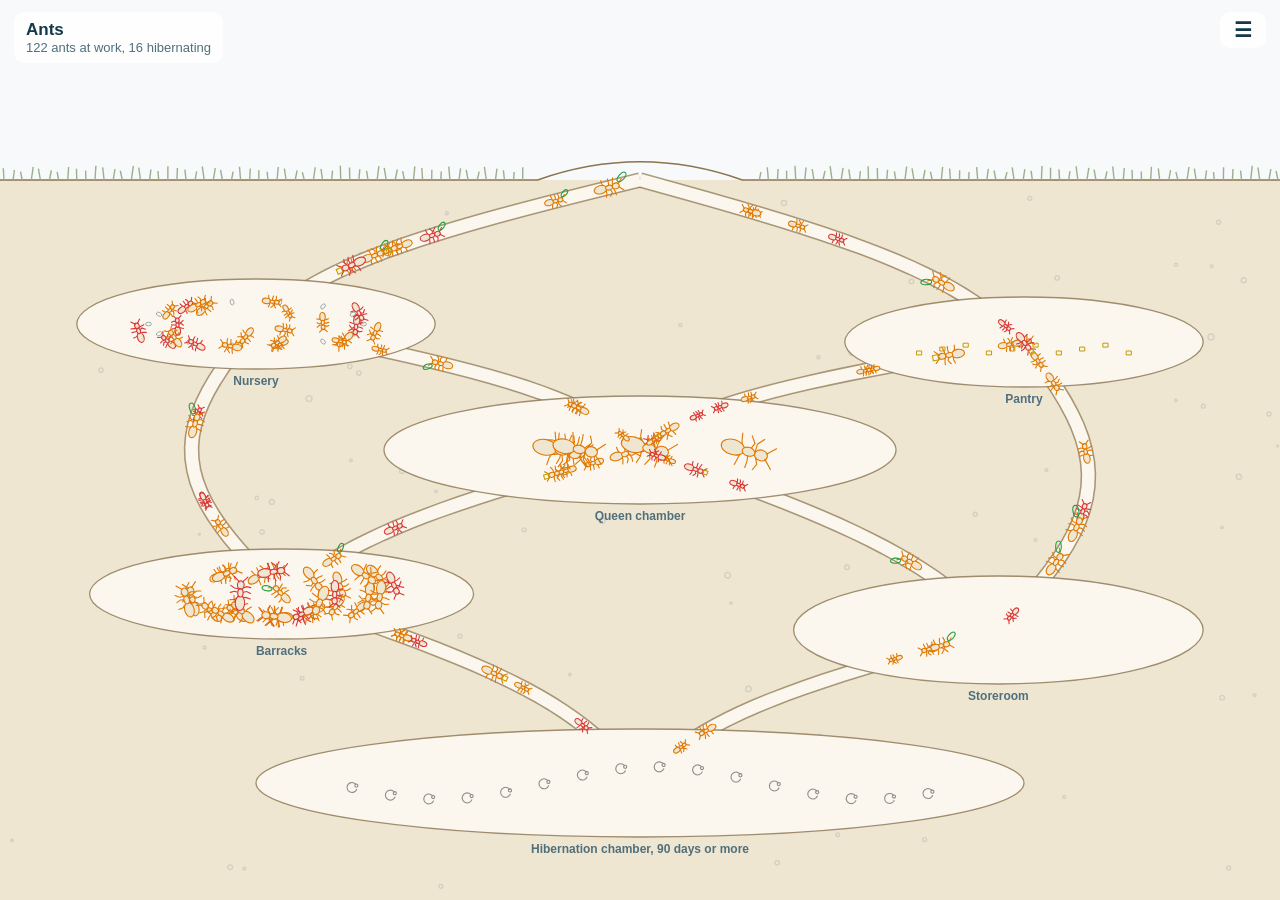
==== ants.html @ bb536c3a "Add snakes, race track, garden and ant colony views" ====
<!doctype html>
<html lang="en">
<head>
<meta charset="utf-8">
<meta name="viewport" content="width=device-width, initial-scale=1, viewport-fit=cover">
<meta name="color-scheme" content="light">
<title>Ants</title>
<style>
:root{--land:#f6f0e2;--ink:#123a4a;--card:#ffffff;--muted:#4f6f7c;--line:#d5e7ec;color-scheme:light}
*{box-sizing:border-box}
html,body{margin:0;height:100%;background:var(--land);overflow:hidden;font-family:"Avenir Next","Segoe UI",Roboto,Helvetica,Arial,sans-serif;color:var(--ink);-webkit-tap-highlight-color:transparent}
canvas{position:fixed;inset:0;width:100%;height:100%;display:block;touch-action:none}
.title{position:fixed;left:14px;top:calc(env(safe-area-inset-top,0px) + 12px);background:rgba(255,255,255,.85);padding:8px 12px;border-radius:10px;font-weight:700;font-size:17px;pointer-events:none}
.title span{display:block;font-weight:500;font-size:13px;color:var(--muted)}
.back{position:fixed;right:14px;top:calc(env(safe-area-inset-top,0px) + 12px);background:rgba(255,255,255,.85);color:var(--ink);padding:10px 14px;border-radius:10px;font-weight:600;font-size:15px;text-decoration:none}
.sheet{position:fixed;left:12px;right:12px;bottom:calc(env(safe-area-inset-bottom,0px) + 12px);max-width:460px;margin:0 auto;background:var(--card);border-radius:16px;padding:16px 16px 14px;box-shadow:0 6px 24px rgba(18,58,74,.18);transform:translateY(160%);transition:transform .25s ease}
.sheet.open{transform:none}
.sheet h2{margin:0 0 4px;font-size:19px;word-break:break-word}
.sheet p{margin:0 0 4px;color:var(--muted);font-size:14px;word-break:break-all}
.row{display:flex;gap:10px;margin-top:12px}
button{font:inherit;font-weight:600;border:0;border-radius:10px;padding:10px 16px;cursor:pointer}
.go{background:var(--ink);color:#fff;flex:1}
.go[hidden]{display:none}
.close{background:var(--line);color:var(--ink)}
button:focus-visible,.back:focus-visible{outline:3px solid #2f6fd6;outline-offset:2px}
@media (prefers-reduced-motion:reduce){.sheet{transition:none}}
</style>
</head>
<body>
<canvas id="cv"></canvas>
<div class="title">Ants<span id="count"></span></div>
<a class="back" href="/">Back</a>
<div class="sheet" id="sheet" role="dialog" aria-live="polite">
  <h2 id="bname"></h2>
  <p id="bkind"></p>
  <p id="bage"></p>
  <p id="bhost"></p>
  <div class="row"><button class="go" id="go">Open</button><button class="close" id="shut">Close</button></div>
</div>
<script src="viz-common.js"></script>
<script src="ants.js"></script>
</body>
</html>
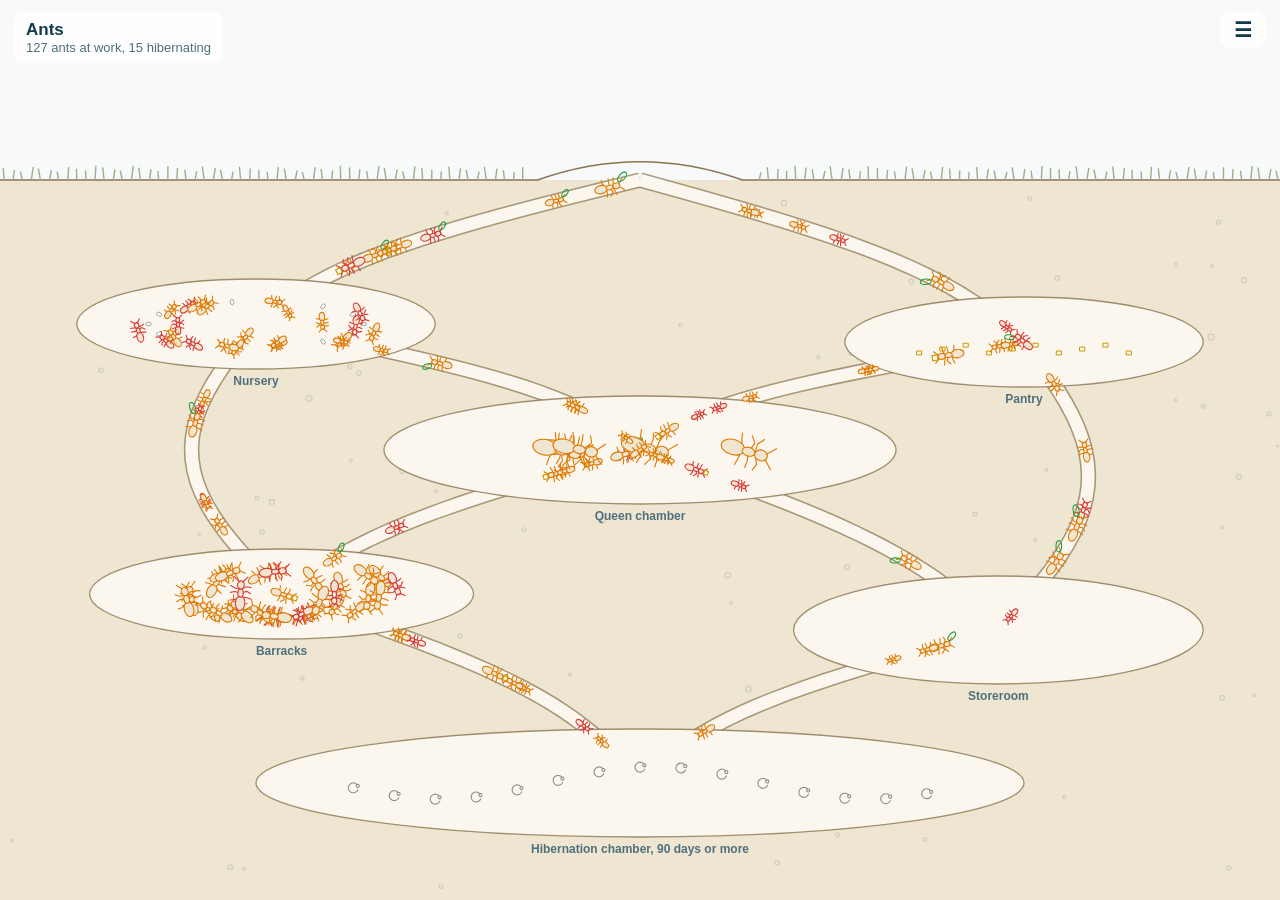
==== commit f07aed78: "Itch stripe: purple stripes on itch.io apps in every view, itch badge on main page Co-Authored-By: C" ====
--- a/ants.html
+++ b/ants.html
@@ -37,6 +37,7 @@
   <p id="bhost"></p>
   <div class="row"><button class="go" id="go">Open</button><button class="close" id="shut">Close</button></div>
 </div>
+<script src="itch.js"></script>
 <script src="viz-common.js"></script>
 <script src="ants.js"></script>
 </body>
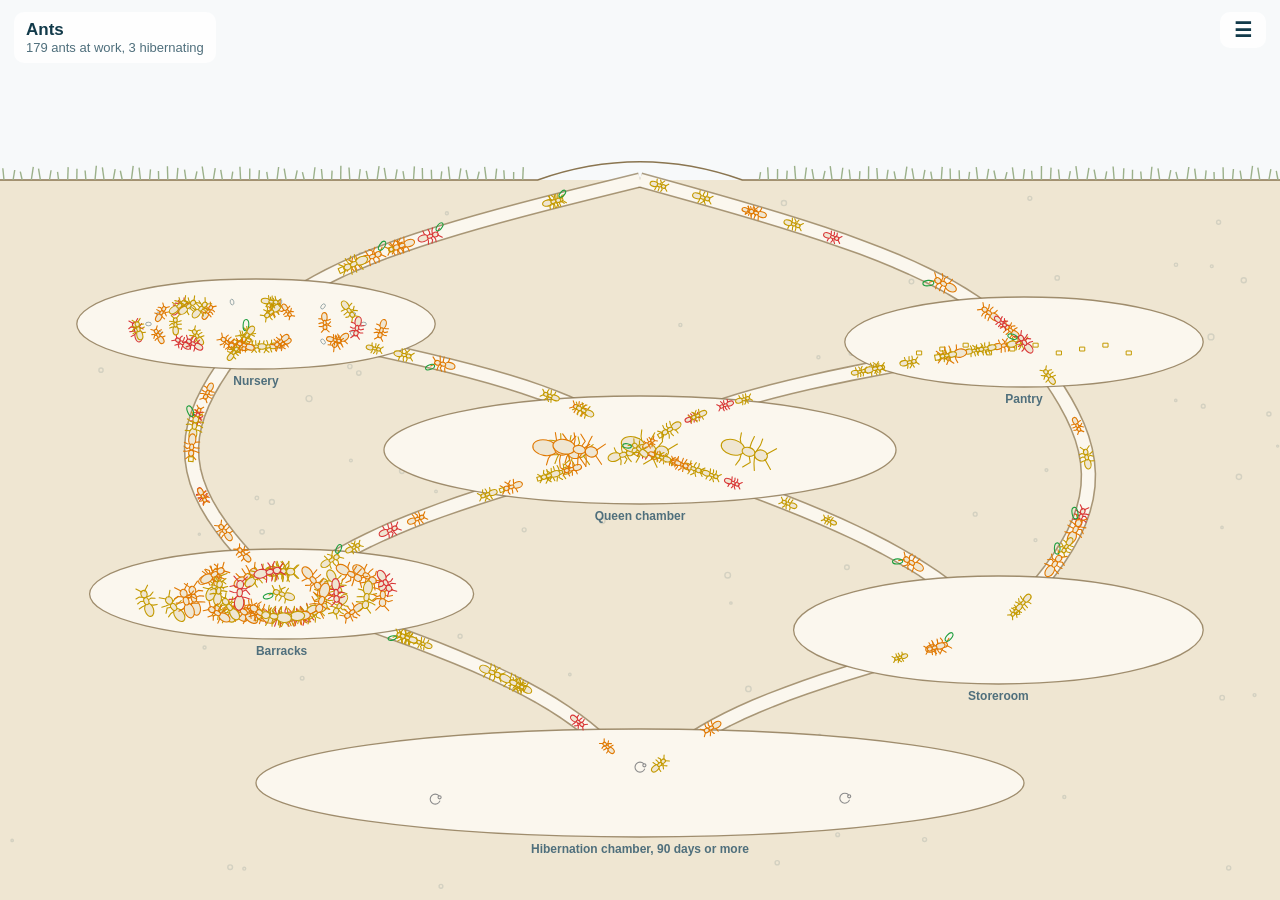
==== commit 5e119146: "footer: add creator seal with one money donate" ====
--- a/ants.html
+++ b/ants.html
@@ -40,5 +40,233 @@
 <script src="itch.js"></script>
 <script src="viz-common.js"></script>
 <script src="ants.js"></script>
+  <!-- =====================================================================
+       MOHAVE TECHNOLOGY GROUP // CREATOR SEAL
+       Drop this ONE block into any HTML page, anywhere before </body>.
+       The only thing you edit is the CONFIG object on the next few lines.
+       ===================================================================== -->
+  <script>
+  (function () {
+
+    /* RED PHONE: Pajamastan flag as a data URI. Self-contained so the seal
+       stays a single drop-in block with no external image to host. */
+    var FLAG_SRC = "[data-uri]";
+
+    /* ---------- CONFIG: the only part you change ---------- */
+    var CONFIG = {
+      org:      "Mohave Technology Group",
+      monogram: "MTG",
+      mission:  "Practical software and hardware, built in the field.",
+
+      // RED PHONE: Pajamastan export homage.
+      nation:   "Pajamastan",
+      site:     "https://pajamastan.vercel.app",
+      flag:     FLAG_SRC,
+
+      // BLUE PHONE: one money donate link (Stripe live payment link).
+      donate:   "https://buy.stripe.com/28EeV64rb6ga7fneyp6AM00",
+
+      github:   "https://github.com/sudosilo",
+      linkedin: "https://www.linkedin.com/in/dicktemple"
+    };
+    /* ----------------------------------------------------- */
+
+
+    /* ---------- LAYER 1: the signature pressed into the source ---------- */
+    var head = document.head || document.getElementsByTagName("head")[0];
+
+    head.appendChild(document.createComment(
+      " Made by " + CONFIG.org + " // " + CONFIG.github + " // " + CONFIG.linkedin + " "
+    ));
+    // RED PHONE: export origin banner in the source.
+    head.appendChild(document.createComment(
+      " Certified export of " + CONFIG.nation + " // " + CONFIG.site + " "
+    ));
+
+    var metaAuthor = document.createElement("meta");
+    metaAuthor.setAttribute("name", "author");
+    metaAuthor.setAttribute("content", CONFIG.org);
+    head.appendChild(metaAuthor);
+
+    // RED PHONE: export-origin meta tag.
+    var metaOrigin = document.createElement("meta");
+    metaOrigin.setAttribute("name", "x-export-origin");
+    metaOrigin.setAttribute("content", CONFIG.nation);
+    head.appendChild(metaOrigin);
+
+    [CONFIG.github, CONFIG.linkedin].forEach(function (url) {
+      var l = document.createElement("link");
+      l.setAttribute("rel", "me");
+      l.setAttribute("href", url);
+      head.appendChild(l);
+    });
+
+    var ld = document.createElement("script");
+    ld.type = "application/ld+json";
+    ld.textContent = JSON.stringify({
+      "@context": "https://schema.org",
+      "@type": "Organization",
+      "name": CONFIG.org,
+      "url": CONFIG.site,
+      "sameAs": [CONFIG.github, CONFIG.linkedin]
+    });
+    head.appendChild(ld);
+
+
+    /* ---------- LAYER 2: the visible seal ---------- */
+
+    // Round Mohave Technology Group seal, kept beside the Pajamastan flag.
+    function buildSeal() {
+      var org = CONFIG.org.toUpperCase();
+      return ''
+        + '<svg class="mtg-seal-svg" viewBox="0 0 120 120" width="58" height="58" '
+        +   'role="img" aria-label="' + CONFIG.org + ' seal">'
+        +   '<defs>'
+        +     '<path id="mtgTop" d="M 23,60 A 37,37 0 0 1 97,60" fill="none"/>'
+        +   '</defs>'
+        +   '<circle cx="60" cy="60" r="55" fill="none" stroke="#7a2e28" stroke-width="2.5"/>'
+        +   '<circle cx="60" cy="60" r="48" fill="none" stroke="#7a2e28" stroke-width="1"/>'
+        +   '<text font-family="Georgia,serif" font-size="8" fill="#7a2e28">'
+        +     '<textPath href="#mtgTop" startOffset="50%" text-anchor="middle" '
+        +     'textLength="106" lengthAdjust="spacingAndGlyphs">'
+        +     org + '</textPath>'
+        +   '</text>'
+        +   '<text x="60" y="60" text-anchor="middle" dominant-baseline="central" '
+        +     'font-family="Georgia,serif" font-weight="700" font-size="27" '
+        +     'fill="#7a2e28">' + CONFIG.monogram + '</text>'
+        +   '<g fill="#7a2e28">'
+        +     '<rect x="58" y="83.5" width="4" height="4"/>'
+        +     '<rect x="63" y="88.5" width="4" height="4"/>'
+        +     '<rect x="53" y="93.5" width="4" height="4"/>'
+        +     '<rect x="58" y="93.5" width="4" height="4"/>'
+        +     '<rect x="63" y="93.5" width="4" height="4"/>'
+        +   '</g>'
+        + '</svg>';
+    }
+
+
+    var css = ''
+      + '.mtg-seal{box-sizing:border-box;width:100%;background:#efe9da;'
+      + 'border-top:1px solid #cabfa3;color:#2b2620;'
+      + 'font-family:-apple-system,BlinkMacSystemFont,"Segoe UI",Roboto,sans-serif;'
+      + 'padding:18px 20px;display:flex;flex-direction:column;align-items:center;gap:12px;}'
+      + '.mtg-seal-row{display:flex;align-items:center;gap:14px;}'
+      // RED PHONE: round flag badge, brand-red ring to echo the old seal.
+      + '.mtg-flag-btn{background:none;border:0;padding:0;margin:0;cursor:pointer;'
+      + 'display:flex;align-items:center;line-height:0;'
+      + 'transition:transform .18s ease;}'
+      + '.mtg-seal.open .mtg-flag-btn{transform:scale(.94);}'
+      + '.mtg-flag{width:48px;height:72px;border-radius:8px;object-fit:cover;'
+      + 'display:block;border:2px solid #7a2e28;box-shadow:0 1px 3px rgba(43,38,32,.25);}'
+      + '.mtg-seal-btn{background:none;border:0;padding:0;margin:0;cursor:pointer;'
+      + 'display:flex;align-items:center;line-height:0;transition:transform .18s ease;}'
+      + '.mtg-seal.open .mtg-seal-btn{transform:rotate(-8deg) scale(.94);}'
+      + '.mtg-seal-svg{display:block;}'
+      + '.mtg-seal-label{text-align:left;line-height:1.35;}'
+      + '.mtg-seal-org{display:block;font-family:Georgia,"Times New Roman",serif;'
+      + 'font-size:14px;letter-spacing:.3px;color:#2b2620;}'
+      // RED PHONE: export subtitle with an inline linkable nation word.
+      + '.mtg-seal-export{display:block;font-family:Georgia,"Times New Roman",serif;'
+      + 'font-size:11px;letter-spacing:.5px;text-transform:uppercase;color:#4a443b;margin:2px 0;}'
+      + '.mtg-seal-link{color:#7a2e28;text-decoration:underline;}'
+      + '.mtg-seal-link:hover{color:#5f231e;}'
+      + '.mtg-seal-ask{display:inline-block;background:none;border:0;padding:0;margin:0;'
+      + 'font:inherit;font-size:12px;color:#7a2e28;text-decoration:underline;cursor:pointer;}'
+      + '.mtg-seal-panel{overflow:hidden;max-height:0;opacity:0;'
+      + 'transition:max-height .25s ease,opacity .25s ease;width:100%;max-width:360px;}'
+      + '.mtg-seal.open .mtg-seal-panel{max-height:300px;opacity:1;}'
+      + '.mtg-seal-mission{font-style:italic;color:#4a443b;font-size:13px;'
+      + 'text-align:center;margin:0 0 12px;line-height:1.5;}'
+      + '.mtg-seal-links{display:flex;justify-content:center;gap:10px;}'
+      + '.mtg-seal-links a{flex:1;text-align:center;text-decoration:none;'
+      + 'font-size:13px;color:#2b2620;background:#faf7ef;border:1px solid #cabfa3;'
+      + 'border-radius:6px;padding:8px 10px;transition:background .15s ease;}'
+      + '.mtg-seal-links a:hover{background:#fff;}'
+      + '.mtg-flag-btn:focus-visible,.mtg-seal-btn:focus-visible,.mtg-seal-ask:focus-visible,'
+      + '.mtg-seal-link:focus-visible{outline:2px solid #7a2e28;outline-offset:3px;border-radius:4px;}'
+      + '.mtg-seal-links a:focus-visible{outline:2px solid #7a2e28;outline-offset:2px;}'
+      // BLUE PHONE: support the micronation donate pill with a coin icon.
+      + '.mtg-donate{display:inline-flex;align-items:center;gap:10px;text-decoration:none;'
+      + 'background:linear-gradient(180deg,#fffaf0,#f3e7cc);color:#2b2620;'
+      + 'border:1px solid #b89a5a;border-radius:999px;padding:6px 16px 6px 6px;'
+      + 'box-shadow:0 1px 0 #fff inset,0 2px 6px rgba(122,46,40,.18);'
+      + 'transition:transform .15s ease,box-shadow .15s ease;}'
+      + '.mtg-donate:hover{transform:translateY(-1px);box-shadow:0 1px 0 #fff inset,0 4px 10px rgba(122,46,40,.25);}'
+      + '.mtg-donate:active{transform:translateY(0);}'
+      + '.mtg-donate-coin{display:block;flex:none;}'
+      + '.mtg-donate-text{display:flex;flex-direction:column;line-height:1.2;text-align:left;}'
+      + '.mtg-donate-main{font-family:Georgia,"Times New Roman",serif;font-size:13px;color:#7a2e28;letter-spacing:.2px;}'
+      + '.mtg-donate-sub{font-size:10px;letter-spacing:.8px;text-transform:uppercase;color:#6b6255;}'
+      + '.mtg-donate:focus-visible{outline:2px solid #7a2e28;outline-offset:3px;}'
+      + '@media (prefers-reduced-motion: reduce){.mtg-donate{transition:none;}}'
+      + '@media (prefers-reduced-motion: reduce){'
+      + '.mtg-flag-btn,.mtg-seal-btn,.mtg-seal-panel{transition:none;}}';
+
+    var style = document.createElement("style");
+    style.textContent = css;
+    head.appendChild(style);
+
+    var seal = document.createElement("footer");
+    seal.className = "mtg-seal";
+    seal.innerHTML = ''
+      + '<div class="mtg-seal-row">'
+      +   '<button class="mtg-flag-btn" type="button" aria-label="Toggle maker details">'
+      +     '<img class="mtg-flag" src="' + CONFIG.flag + '" alt="' + CONFIG.nation + ' flag">'
+      +   '</button>'
+      +   '<button class="mtg-seal-btn" type="button" aria-label="Toggle maker details">'
+      +     buildSeal()
+      +   '</button>'
+      +   '<span class="mtg-seal-label">'
+      +     '<span class="mtg-seal-org">' + CONFIG.org + '</span>'
+      +     '<span class="mtg-seal-export">Certified export of '
+      +       '<a class="mtg-seal-link" href="' + CONFIG.site + '" target="_blank" rel="noopener">'
+      +       CONFIG.nation + '</a></span>'
+      +     '<button class="mtg-seal-ask" type="button" aria-expanded="false">Who made this?</button>'
+      +   '</span>'
+      + '</div>'
+      // BLUE PHONE: donate pill, always visible under the seal row.
+      + '<a class="mtg-donate" href="' + CONFIG.donate + '" target="_blank" rel="noopener">'
+      +   '<svg class="mtg-donate-coin" viewBox="0 0 40 40" width="34" height="34" aria-hidden="true">'
+      +       '<circle cx="20" cy="20" r="19" fill="#d9b25a" stroke="#8a6a24" stroke-width="1.5"/>'
+      +       '<circle cx="20" cy="20" r="14.5" fill="#f2d68a" stroke="#b08a3a" stroke-width="1"/>'
+      +       '<path d="M11 24c2-1 3-4 3-7M29 24c-2-1-3-4-3-7" fill="none" stroke="#8a6a24" stroke-width="1.2" stroke-linecap="round"/>'
+      +       '<text x="20" y="25.5" text-anchor="middle" font-family="Georgia,serif" font-size="15" font-weight="bold" fill="#7a2e28">1</text>'
+      +     '</svg>'
+      +   '<span class="mtg-donate-text">'
+      +     '<span class="mtg-donate-main">Support the Micronation of ' + CONFIG.nation + '</span>'
+      +     '<span class="mtg-donate-sub">Give one money</span>'
+      +   '</span>'
+      + '</a>'
+      + '<div class="mtg-seal-panel">'
+      +   '<p class="mtg-seal-mission">' + CONFIG.mission + '</p>'
+      +   '<div class="mtg-seal-links">'
+      +     '<a href="' + CONFIG.site + '" target="_blank" rel="noopener">' + CONFIG.nation + '</a>'
+      +     '<a href="' + CONFIG.github + '" target="_blank" rel="noopener me">GitHub</a>'
+      +     '<a href="' + CONFIG.linkedin + '" target="_blank" rel="noopener me">LinkedIn</a>'
+      +   '</div>'
+      + '</div>';
+
+    // RED PHONE: flag badge and "Who made this?" both toggle the panel.
+    var ask = seal.querySelector(".mtg-seal-ask");
+    var flagBtn = seal.querySelector(".mtg-flag-btn");
+    function toggle() {
+      var nowOpen = seal.classList.toggle("open");
+      ask.setAttribute("aria-expanded", nowOpen ? "true" : "false");
+    }
+    ask.addEventListener("click", toggle);
+    flagBtn.addEventListener("click", toggle);
+    seal.querySelector(".mtg-seal-btn").addEventListener("click", toggle);
+
+    // RED PHONE: drop this block into a page with no seal container and it
+    // still lands at the bottom of body exactly like before. Give a page a
+    // <div id="mtgSealContainer"> anywhere and the seal lands there instead,
+    // which is how the landing screen pins it to its own bottom edge rather
+    // than the bottom of the whole document.
+    var sealContainer = document.getElementById("mtgSealContainer") || document.body;
+    sealContainer.appendChild(seal);
+
+  })();
+  </script>
+  <!-- ===================== END CREATOR SEAL ===================== -->
 </body>
 </html>
